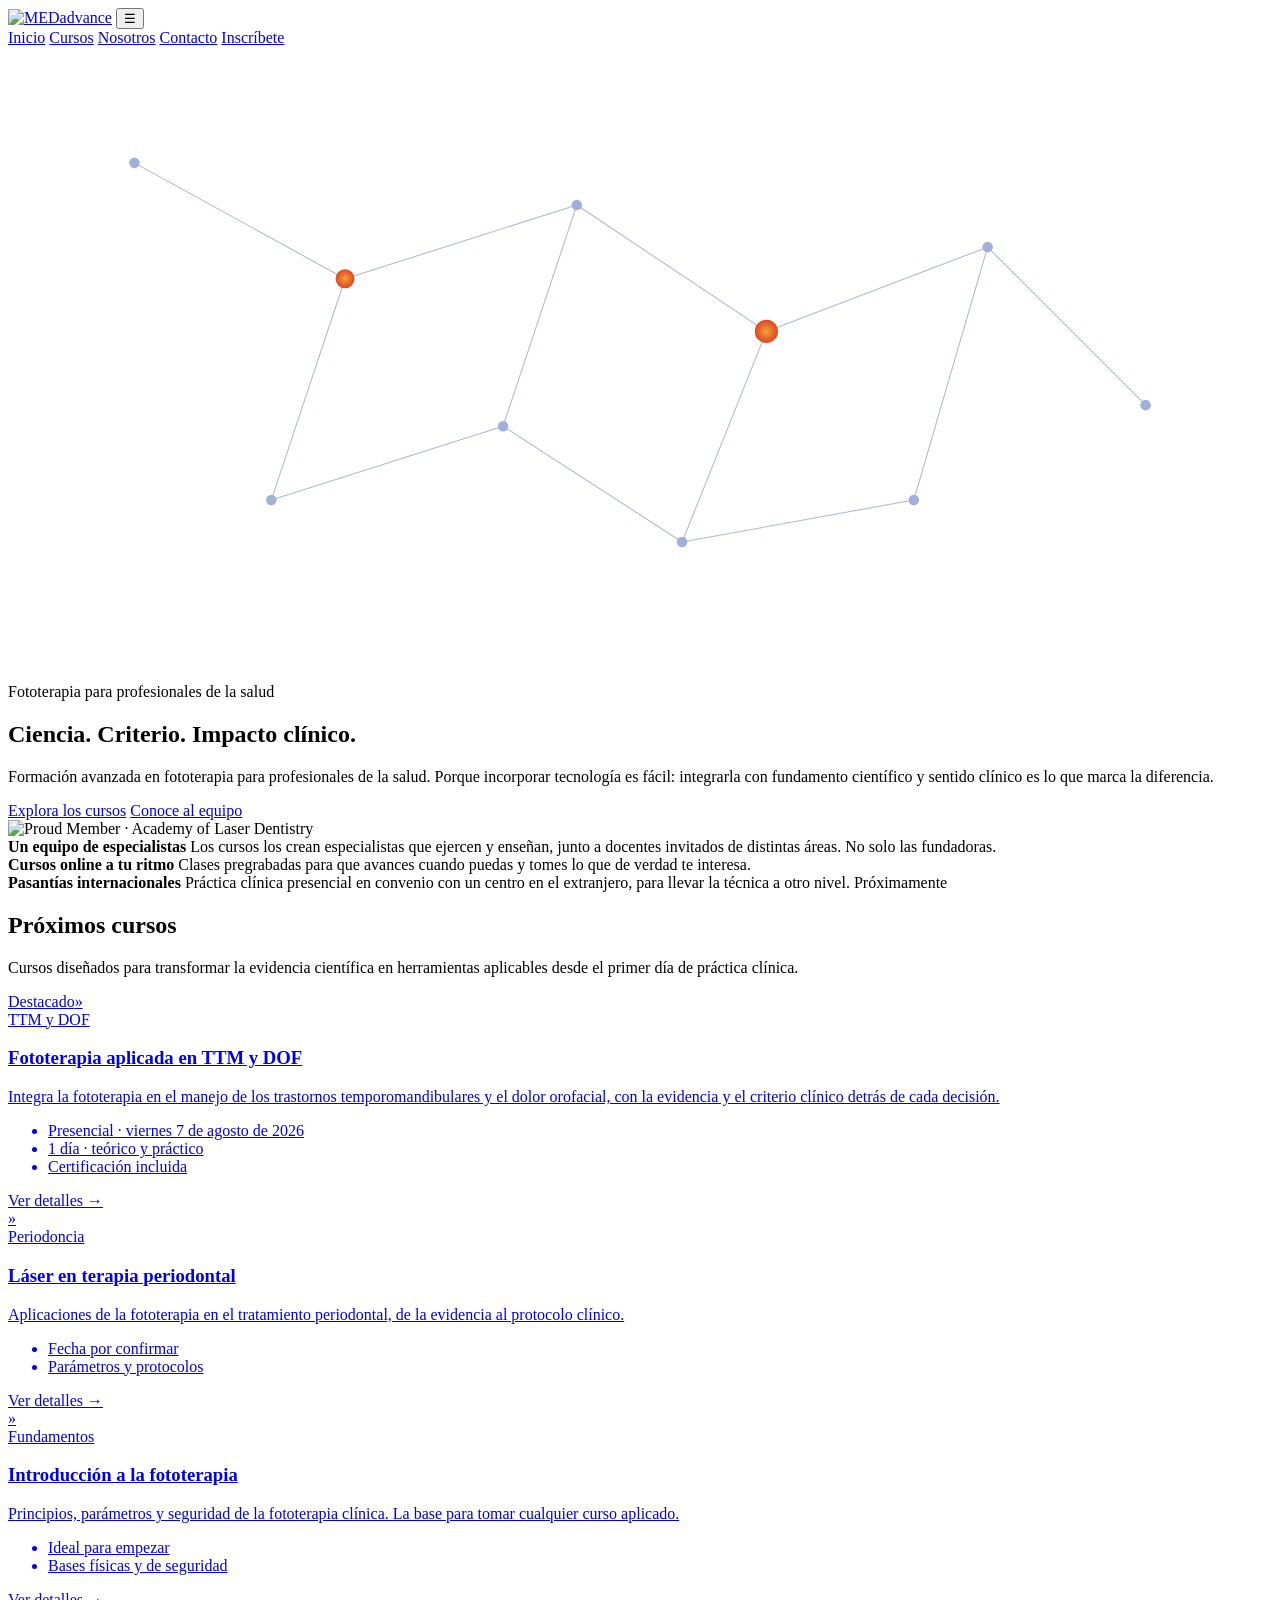
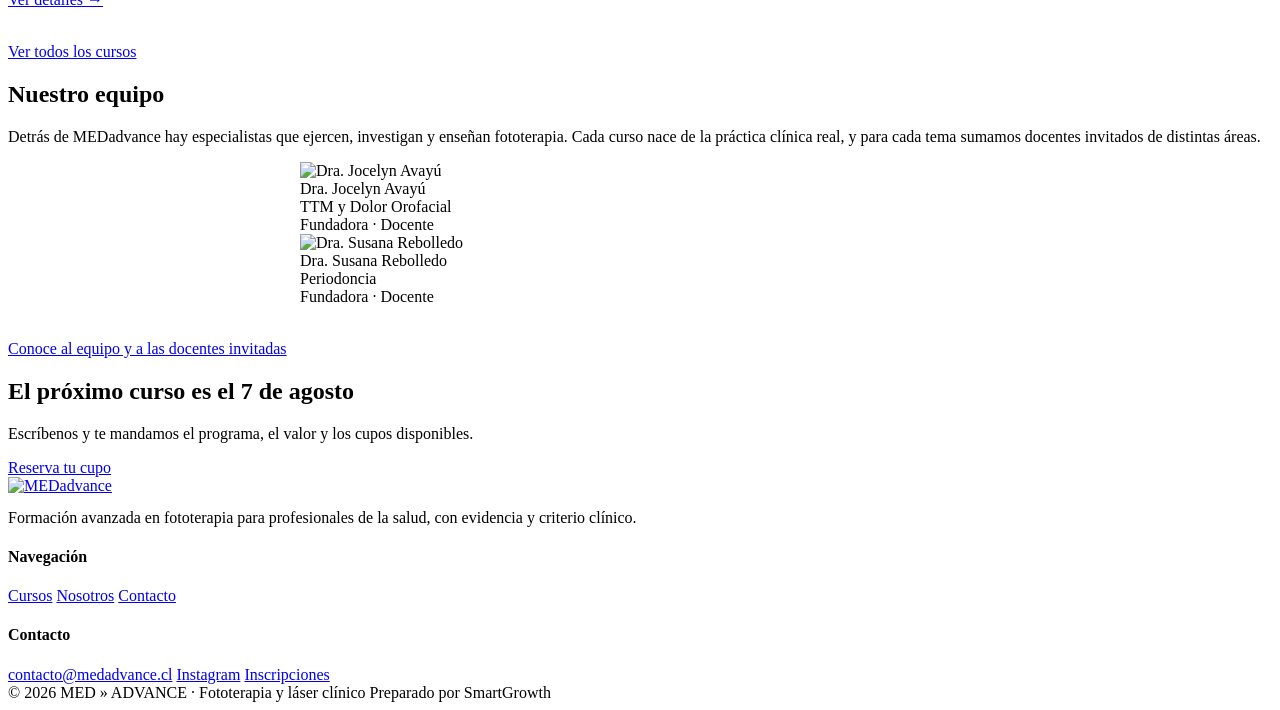
==== index.html @ 20c696f6 "Add files via upload" ====
<!doctype html>
<html lang="es">
<head>
<meta charset="utf-8">
<meta name="viewport" content="width=device-width, initial-scale=1">
<title>MEDadvance · Formación avanzada en fototerapia para profesionales de la salud</title>
<meta name="description" content="Formación avanzada en fototerapia para profesionales de la salud. Cursos clínicos basados en evidencia, con criterio clínico e impacto real en la consulta.">
<link rel="icon" type="image/png" href="assets/img/isotipo.png">
<link rel="stylesheet" href="assets/style.css">
</head>
<body>

<!-- NAV -->
<header class="nav">
  <div class="wrap row">
    <a class="logo" href="index.html"><img src="assets/img/logo-navy.png" alt="MEDadvance" class="logo-img"></a>
    <button class="nav-toggle" aria-label="Abrir menú">&#9776;</button>
    <nav class="menu">
      <a href="index.html" class="active">Inicio</a>
      <a href="cursos.html">Cursos</a>
      <a href="nosotros.html">Nosotros</a>
      <a href="contacto.html">Contacto</a>
      <a href="contacto.html" class="btn btn-grad">Inscríbete</a>
    </nav>
  </div>
</header>

<!-- HERO · único bloque azul noche de acento -->
<!-- PENDIENTE: imagen molecular es un placeholder (SVG). La foto definitiva del área salud se elige en conjunto con Coke (zoom pendiente). -->
<section class="hero-full on-dark">
  <svg class="molec" viewBox="0 0 1200 600" preserveAspectRatio="xMidYMid slice" xmlns="http://www.w3.org/2000/svg" aria-hidden="true">
    <defs>
      <radialGradient id="node" cx="50%" cy="50%" r="50%">
        <stop offset="0%" stop-color="#F2A23C"/><stop offset="100%" stop-color="#E0451F"/>
      </radialGradient>
    </defs>
    <g stroke="#6E7FB0" stroke-width="1" opacity=".55">
      <line x1="120" y1="110" x2="320" y2="220"/><line x1="320" y1="220" x2="250" y2="430"/>
      <line x1="320" y1="220" x2="540" y2="150"/><line x1="540" y1="150" x2="720" y2="270"/>
      <line x1="720" y1="270" x2="640" y2="470"/><line x1="720" y1="270" x2="930" y2="190"/>
      <line x1="930" y1="190" x2="1080" y2="340"/><line x1="540" y1="150" x2="470" y2="360"/>
      <line x1="470" y1="360" x2="640" y2="470"/><line x1="250" y1="430" x2="470" y2="360"/>
      <line x1="930" y1="190" x2="860" y2="430"/><line x1="640" y1="470" x2="860" y2="430"/>
    </g>
    <g fill="#9FB0DA">
      <circle cx="120" cy="110" r="5"/><circle cx="250" cy="430" r="5"/><circle cx="540" cy="150" r="5"/>
      <circle cx="470" cy="360" r="5"/><circle cx="640" cy="470" r="5"/><circle cx="930" cy="190" r="5"/>
      <circle cx="1080" cy="340" r="5"/><circle cx="860" cy="430" r="5"/>
    </g>
    <g fill="url(#node)">
      <circle cx="320" cy="220" r="9"/><circle cx="720" cy="270" r="11"/>
    </g>
  </svg>
  <span class="beam-lg"></span>
  <div class="wrap">
    <div class="inner">
      <div class="kick">Fototerapia para profesionales de la salud</div>
      <h1>Ciencia. Criterio. <span class="hot">Impacto clínico.</span></h1>
      <p class="lead">Formación avanzada en fototerapia para profesionales de la salud. Porque incorporar tecnología es fácil: integrarla con fundamento científico y sentido clínico es lo que marca la diferencia.</p>
      <div class="hero-actions">
        <a href="cursos.html" class="btn btn-grad">Explora los cursos</a>
        <a href="nosotros.html" class="btn btn-ghost">Conoce al equipo</a>
      </div>
    </div>
  </div>
  <div class="ald"><img src="assets/img/sello-ald.jpg" alt="Proud Member · Academy of Laser Dentistry"></div>
</section>

<!-- TRES PILARES -->
<section class="alt">
  <div class="wrap">
    <div class="strip">
      <div class="pill-card">
        <b>Un equipo de especialistas</b>
        Los cursos los crean especialistas que ejercen y enseñan, junto a docentes invitados de distintas áreas. No solo las fundadoras.
      </div>
      <div class="pill-card">
        <b>Cursos online a tu ritmo</b>
        Clases pregrabadas para que avances cuando puedas y tomes lo que de verdad te interesa.
      </div>
      <!-- PENDIENTE: Pilar 3 a confirmar con Coke. Pasantías en Colombia (CEIM) en convenio con doctora local. Si no se concreta, definir plan B. -->
      <div class="pill-card">
        <b>Pasantías internacionales</b>
        Práctica clínica presencial en convenio con un centro en el extranjero, para llevar la técnica a otro nivel.
        <span class="soon-tag">Próximamente</span>
      </div>
    </div>
  </div>
</section>

<!-- CURSOS DESTACADOS -->
<section>
  <div class="wrap">
    <div class="sec-head">
      <h2>Próximos <b>cursos</b></h2>
      <p>Cursos diseñados para transformar la evidencia científica en herramientas aplicables desde el primer día de práctica clínica.</p>
    </div>
    <div class="cursos">

      <a class="curso" href="curso-ttm-dof.html">
        <div class="media"><span class="badge">Destacado</span><span class="chev mc">&raquo;</span><div class="beam"></div></div>
        <div class="body">
          <div class="tag">TTM y DOF</div>
          <h3>Fototerapia aplicada en TTM y DOF</h3>
          <p>Integra la fototerapia en el manejo de los trastornos temporomandibulares y el dolor orofacial, con la evidencia y el criterio clínico detrás de cada decisión.</p>
          <ul class="meta">
            <li>Presencial · viernes 7 de agosto de 2026</li>
            <li>1 día · teórico y práctico</li>
            <li>Certificación incluida</li>
          </ul>
          <div class="foot"><span class="link">Ver detalles &rarr;</span></div>
        </div>
      </a>

      <a class="curso" href="cursos.html">
        <div class="media"><span class="chev mc">&raquo;</span><div class="beam"></div></div>
        <div class="body">
          <div class="tag">Periodoncia</div>
          <h3>Láser en terapia periodontal</h3>
          <p>Aplicaciones de la fototerapia en el tratamiento periodontal, de la evidencia al protocolo clínico.</p>
          <ul class="meta">
            <li>Fecha por confirmar</li>
            <li>Parámetros y protocolos</li>
          </ul>
          <div class="foot"><span class="link">Ver detalles &rarr;</span></div>
        </div>
      </a>

      <a class="curso" href="cursos.html">
        <div class="media"><span class="chev mc">&raquo;</span><div class="beam"></div></div>
        <div class="body">
          <div class="tag">Fundamentos</div>
          <h3>Introducción a la fototerapia</h3>
          <p>Principios, parámetros y seguridad de la fototerapia clínica. La base para tomar cualquier curso aplicado.</p>
          <ul class="meta">
            <li>Ideal para empezar</li>
            <li>Bases físicas y de seguridad</li>
          </ul>
          <div class="foot"><span class="link">Ver detalles &rarr;</span></div>
        </div>
      </a>

    </div>
    <div class="center" style="margin-top:34px"><a href="cursos.html" class="btn btn-ghost">Ver todos los cursos</a></div>
  </div>
</section>

<!-- EQUIPO -->
<section class="alt">
  <div class="wrap">
    <div class="sec-head center">
      <h2>Nuestro <b>equipo</b></h2>
      <p>Detrás de MEDadvance hay especialistas que ejercen, investigan y enseñan fototerapia. Cada curso nace de la práctica clínica real, y para cada tema sumamos docentes invitados de distintas áreas.</p>
    </div>
    <div class="people" style="max-width:680px;margin:0 auto">
      <div class="person">
        <div class="portrait"><img src="assets/img/jocelyn.jpg" alt="Dra. Jocelyn Avayú"></div>
        <div class="n">Dra. Jocelyn Avayú</div>
        <div class="r">TTM y Dolor Orofacial</div>
        <span class="role-pill">Fundadora · Docente</span>
      </div>
      <div class="person">
        <div class="portrait"><img src="assets/img/susana.jpg" alt="Dra. Susana Rebolledo"></div>
        <div class="n">Dra. Susana Rebolledo</div>
        <div class="r">Periodoncia</div>
        <span class="role-pill">Fundadora · Docente</span>
      </div>
    </div>
    <div class="center" style="margin-top:34px"><a href="nosotros.html" class="btn btn-ghost">Conoce al equipo y a las docentes invitadas</a></div>
  </div>
</section>

<!-- CTA -->
<section>
  <div class="wrap on-dark">
    <div class="cta">
      <h2>El próximo curso es el <b>7 de agosto</b></h2>
      <p>Escríbenos y te mandamos el programa, el valor y los cupos disponibles.</p>
      <a href="contacto.html" class="btn btn-grad">Reserva tu cupo</a>
    </div>
  </div>
</section>

<!-- FOOTER -->
<footer class="site">
  <div class="wrap">
    <div class="foot-grid">
      <div>
        <a href="index.html"><img src="assets/img/logo-light.png" alt="MEDadvance" class="foot-logo"></a>
        <p style="margin-top:14px">Formación avanzada en fototerapia para profesionales de la salud, con evidencia y criterio clínico.</p>
      </div>
      <div>
        <h4>Navegación</h4>
        <a href="cursos.html">Cursos</a>
        <a href="nosotros.html">Nosotros</a>
        <a href="contacto.html">Contacto</a>
      </div>
      <div>
        <h4>Contacto</h4>
        <a href="mailto:contacto@medadvance.cl">contacto@medadvance.cl</a>
        <a href="https://www.instagram.com/medadvance" target="_blank" rel="noopener">Instagram</a>
        <a href="contacto.html">Inscripciones</a>
      </div>
    </div>
    <div class="foot-bottom">
      <span>© <span data-year>2026</span> MED &raquo; ADVANCE · Fototerapia y láser clínico</span>
      <span>Preparado por SmartGrowth</span>
    </div>
  </div>
</footer>

<script src="assets/site.js"></script>
</body>
</html>
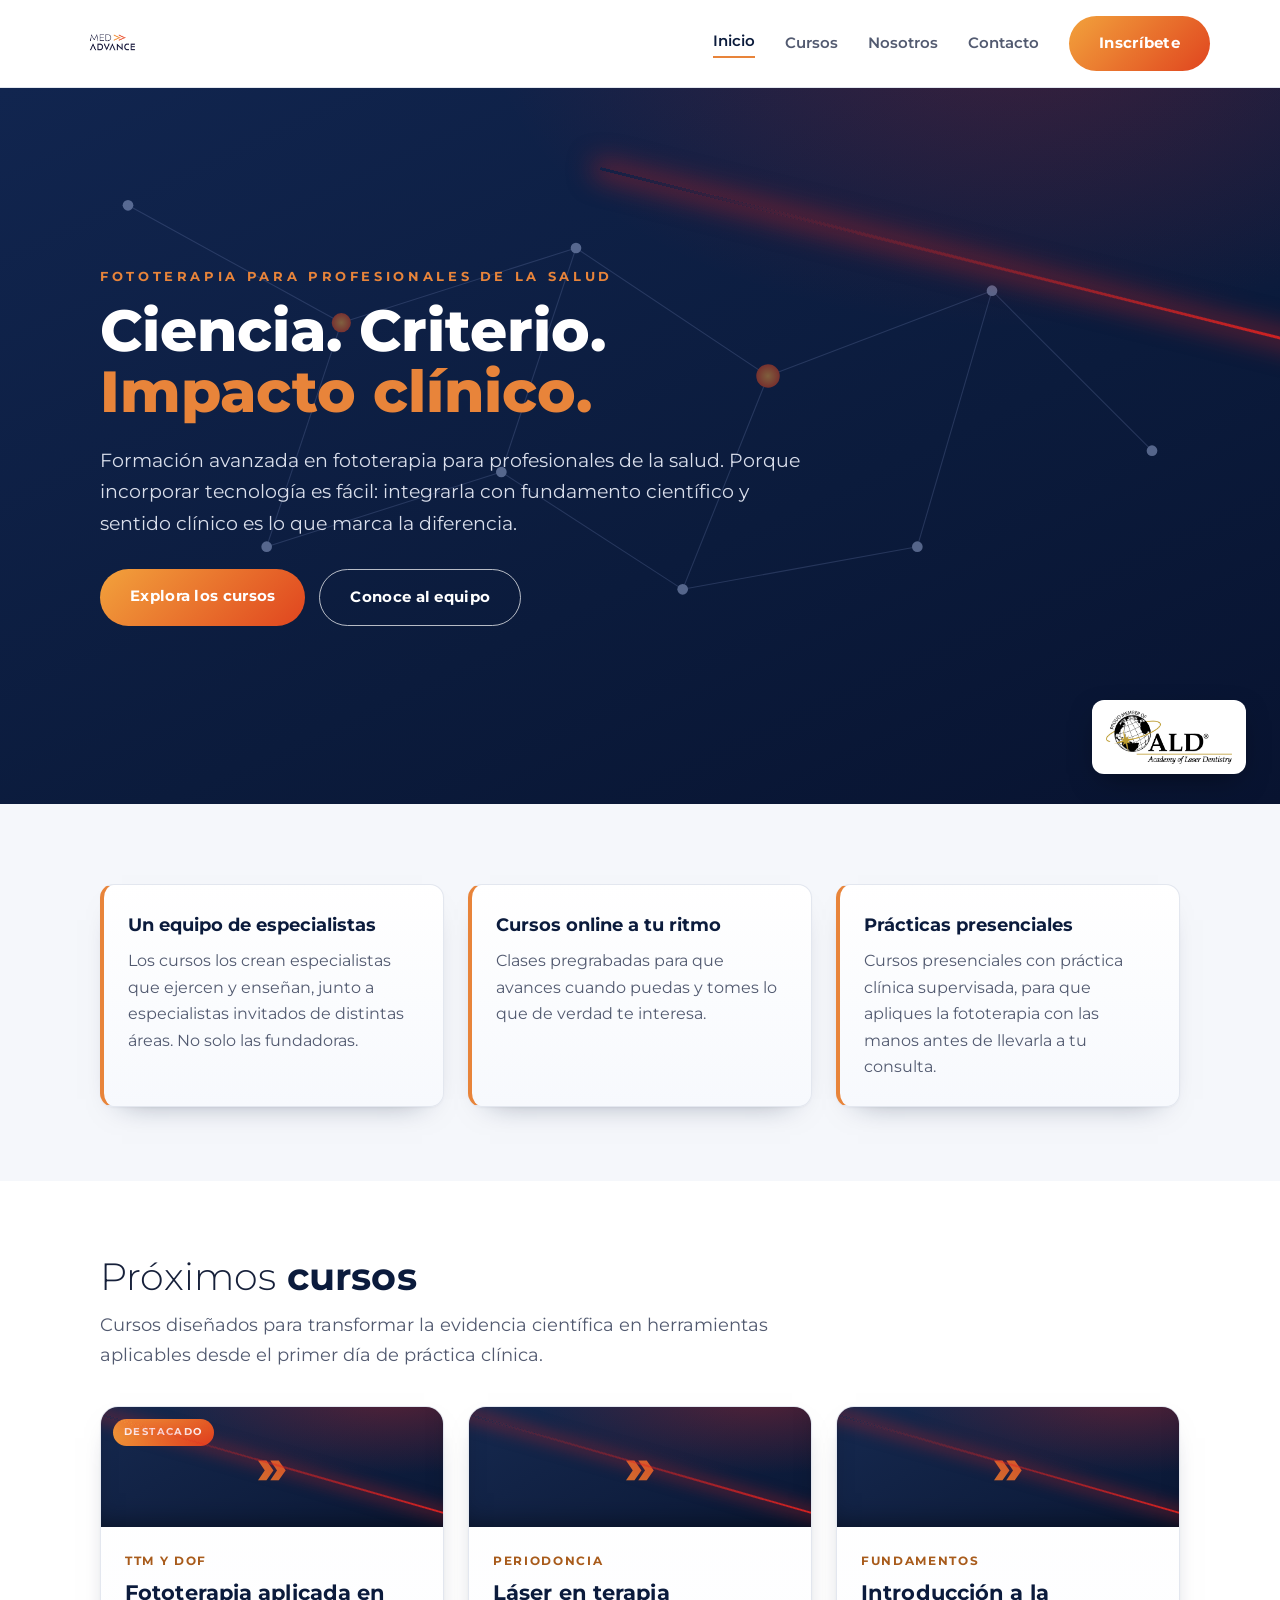
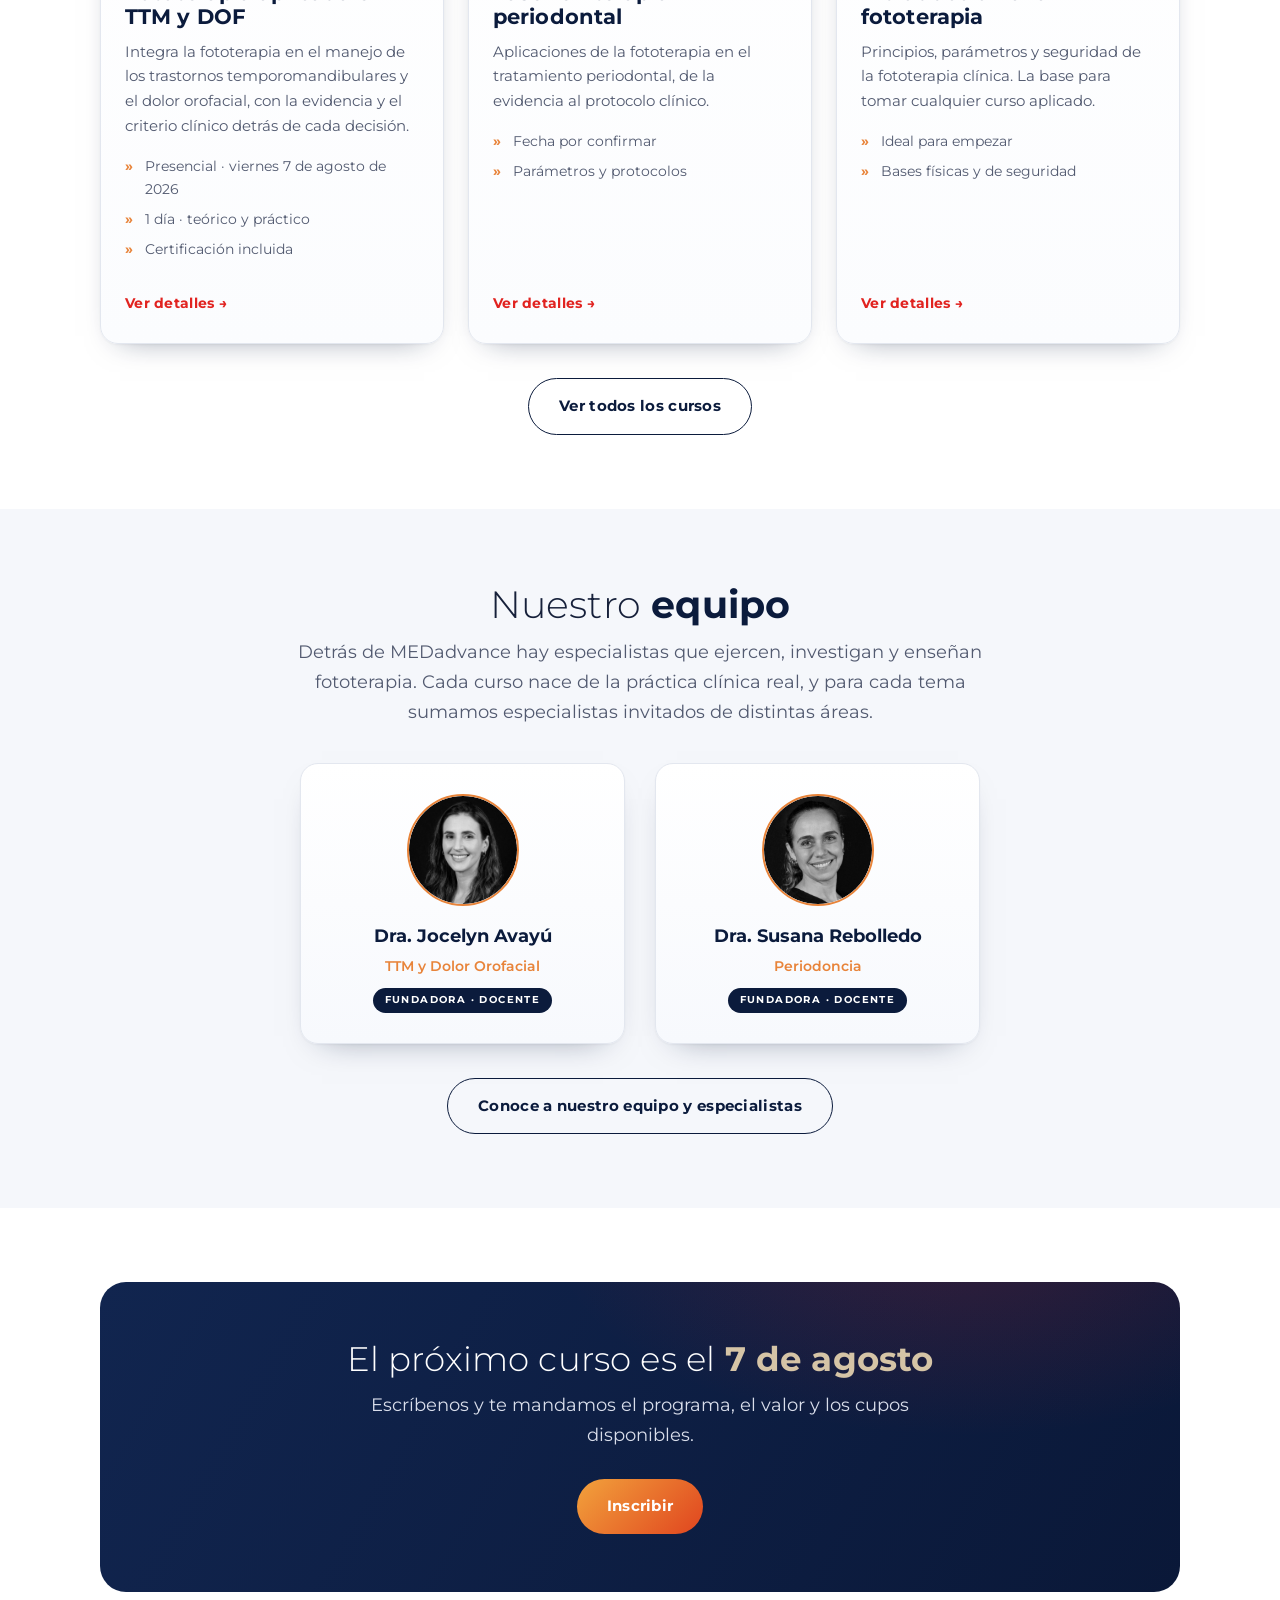
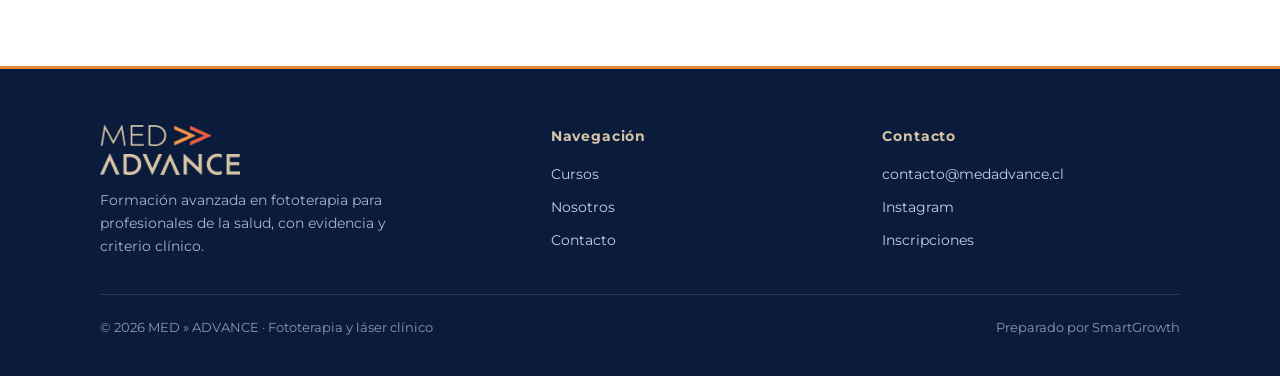
==== commit d560d7e3: "Mejoras de contenido, pilares y CTAs" ====
--- a/index.html
+++ b/index.html
@@ -72,17 +72,16 @@
     <div class="strip">
       <div class="pill-card">
         <b>Un equipo de especialistas</b>
-        Los cursos los crean especialistas que ejercen y enseñan, junto a docentes invitados de distintas áreas. No solo las fundadoras.
+        Los cursos los crean especialistas que ejercen y enseñan, junto a especialistas invitados de distintas áreas. No solo las fundadoras.
       </div>
       <div class="pill-card">
         <b>Cursos online a tu ritmo</b>
         Clases pregrabadas para que avances cuando puedas y tomes lo que de verdad te interesa.
       </div>
-      <!-- PENDIENTE: Pilar 3 a confirmar con Coke. Pasantías en Colombia (CEIM) en convenio con doctora local. Si no se concreta, definir plan B. -->
+      <!-- PENDIENTE: copy final de prácticas presenciales (Coke/Su lo envían). -->
       <div class="pill-card">
-        <b>Pasantías internacionales</b>
-        Práctica clínica presencial en convenio con un centro en el extranjero, para llevar la técnica a otro nivel.
-        <span class="soon-tag">Próximamente</span>
+        <b>Prácticas presenciales</b>
+        Cursos presenciales con práctica clínica supervisada, para que apliques la fototerapia con las manos antes de llevarla a tu consulta.
       </div>
     </div>
   </div>
@@ -150,7 +149,7 @@
   <div class="wrap">
     <div class="sec-head center">
       <h2>Nuestro <b>equipo</b></h2>
-      <p>Detrás de MEDadvance hay especialistas que ejercen, investigan y enseñan fototerapia. Cada curso nace de la práctica clínica real, y para cada tema sumamos docentes invitados de distintas áreas.</p>
+      <p>Detrás de MEDadvance hay especialistas que ejercen, investigan y enseñan fototerapia. Cada curso nace de la práctica clínica real, y para cada tema sumamos especialistas invitados de distintas áreas.</p>
     </div>
     <div class="people" style="max-width:680px;margin:0 auto">
       <div class="person">
@@ -166,7 +165,7 @@
         <span class="role-pill">Fundadora · Docente</span>
       </div>
     </div>
-    <div class="center" style="margin-top:34px"><a href="nosotros.html" class="btn btn-ghost">Conoce al equipo y a las docentes invitadas</a></div>
+    <div class="center" style="margin-top:34px"><a href="nosotros.html" class="btn btn-ghost">Conoce a nuestro equipo y especialistas</a></div>
   </div>
 </section>
 
@@ -176,7 +175,7 @@
     <div class="cta">
       <h2>El próximo curso es el <b>7 de agosto</b></h2>
       <p>Escríbenos y te mandamos el programa, el valor y los cupos disponibles.</p>
-      <a href="contacto.html" class="btn btn-grad">Reserva tu cupo</a>
+      <a href="contacto.html" class="btn btn-grad">Inscribir</a>
     </div>
   </div>
 </section>
--- a/assets/style.css
+++ b/assets/style.css
@@ -0,0 +1,283 @@
+/* ===========================================================
+   MEDadvance · Hoja de estilos del sitio
+   Identidad: Manual de Marca v1.0 (junio 2026)
+   v2 · Tema claro: blanco y aire, azul noche solo como acento.
+   Salud y cosmética · Montserrat · chevron y láser.
+   =========================================================== */
+@import url('https://fonts.googleapis.com/css2?family=Montserrat:wght@300;400;500;600;700;800&display=swap');
+
+:root{
+  --noche:#0B1B3C;       /* azul noche · acento (hero, footer, CTA) */
+  --profundo:#0F2249;    /* superficies oscuras de acento */
+  --champagne:#D5C4A6;   /* SOLO logotipo / palabra MEDadvance, nunca fondo */
+  --naranja:#E8843A;
+  --rojo:#E12320;
+  --blanco:#FFFFFF;
+  --nieve:#F5F7FB;       /* fondo claro alterno, bloques con aire */
+  --nieve-2:#EEF1F7;
+  --tinta:#16203A;       /* texto principal sobre claro */
+  --tinta-soft:#525A70;  /* texto secundario sobre claro */
+  --gris:#7A849C;
+  --linea:#E3E7EF;       /* bordes sobre claro */
+  --linea-d:rgba(213,196,166,.18); /* bordes sobre oscuro */
+  --grad:linear-gradient(135deg,#F2A23C 0%,#E0451F 100%);
+}
+
+*{box-sizing:border-box;margin:0;padding:0}
+html{scroll-behavior:smooth}
+body{
+  font-family:'Montserrat',sans-serif;
+  color:var(--tinta);
+  background:var(--blanco);
+  line-height:1.65;
+  font-size:17.5px;
+  -webkit-font-smoothing:antialiased;
+}
+img{max-width:100%;display:block}
+a{color:inherit;text-decoration:none}
+.wrap{max-width:1140px;margin:0 auto;padding:0 30px}
+
+/* ---------- tipografía base ---------- */
+h1,h2,h3{font-weight:300;letter-spacing:.005em;line-height:1.15;color:var(--tinta)}
+.kick{font-size:13px;letter-spacing:.28em;text-transform:uppercase;color:var(--naranja);font-weight:700}
+.chev{font-weight:700;background:var(--grad);-webkit-background-clip:text;background-clip:text;color:transparent}
+
+/* ---------- botones ---------- */
+.btn{display:inline-block;padding:15px 30px;border-radius:999px;font-weight:700;font-size:15px;letter-spacing:.02em;transition:.18s;cursor:pointer}
+.btn-grad{background:var(--grad);color:#fff}
+.btn-grad:hover{filter:brightness(1.06);transform:translateY(-1px)}
+.btn-ghost{border:1.5px solid var(--noche);color:var(--noche)}
+.btn-ghost:hover{background:var(--noche);color:#fff}
+.btn-dark{background:var(--noche);color:#fff}
+.btn-dark:hover{background:var(--profundo)}
+/* botón fantasma sobre fondo oscuro (hero/CTA) */
+.on-dark .btn-ghost{border-color:rgba(255,255,255,.7);color:#fff}
+.on-dark .btn-ghost:hover{background:#fff;color:var(--noche)}
+
+/* ---------- nav (claro) ---------- */
+.nav{position:sticky;top:0;z-index:50;
+  background:rgba(255,255,255,.9);backdrop-filter:blur(10px);
+  border-bottom:1px solid var(--linea)}
+.nav .row{display:flex;justify-content:space-between;align-items:center;padding:16px 0}
+.menu{display:flex;gap:30px;font-size:15px;color:var(--tinta-soft);font-weight:600;align-items:center}
+.menu a:hover,.menu a.active{color:var(--noche)}
+.menu a.active{border-bottom:2px solid var(--naranja);padding-bottom:2px}
+.menu .btn:hover{color:#fff}
+.nav-toggle{display:none;background:none;border:0;color:var(--noche);font-size:26px;cursor:pointer}
+
+/* ---------- hero claro ---------- */
+.hero{padding:84px 0 56px;background:var(--nieve)}
+.hero h1{font-size:52px;line-height:1.1}
+.hero h1 b{font-weight:700;color:var(--noche)}
+.hero h1.impact{font-weight:800;font-size:58px;line-height:1.04;letter-spacing:0;color:var(--noche)}
+.hero h1.impact .hot{color:var(--naranja)}
+.hero p.lead{color:var(--tinta-soft);margin:20px 0 30px;max-width:54ch;font-size:19px}
+.hero-actions{display:flex;gap:14px;flex-wrap:wrap}
+
+/* hero principal a todo el ancho · ÚNICO bloque azul noche de acento */
+.hero-full{position:relative;overflow:hidden;color:#fff;
+  background:
+    radial-gradient(900px 520px at 80% -10%,rgba(225,35,32,.22),transparent 60%),
+    linear-gradient(155deg,#11254f 0%,#0B1B3C 60%,#081330 100%)}
+.hero-full .wrap{padding:104px 30px;position:relative;z-index:3}
+.hero-full .inner{max-width:700px}
+.hero-full .kick{color:var(--naranja)}
+.hero-full h1{font-weight:800;font-size:58px;line-height:1.05;letter-spacing:0;color:#fff;margin-top:14px}
+.hero-full h1 .hot{color:var(--naranja)}
+.hero-full p.lead{color:#D9DEEB;max-width:58ch;margin:22px 0 30px;font-size:19px}
+/* malla molecular (placeholder visual del área salud · pendiente foto definitiva) */
+.hero-full .molec{position:absolute;inset:0;z-index:1;opacity:.5}
+.hero-full .beam-lg{position:absolute;top:24%;right:-6%;width:60%;height:3px;z-index:2;
+  background:linear-gradient(90deg,transparent,var(--rojo));box-shadow:0 0 26px 6px rgba(225,35,32,.5);transform:rotate(14deg)}
+.hero-full .ald{position:absolute;right:34px;bottom:30px;z-index:3;background:#fff;border-radius:12px;
+  padding:10px 14px;box-shadow:0 10px 30px -10px rgba(0,0,0,.5)}
+.hero-full .ald img{height:54px;width:auto}
+
+/* ---------- franja de pilares (claro) ---------- */
+.strip{display:grid;grid-template-columns:repeat(3,1fr);gap:24px;margin-top:6px}
+.strip .pill-card{background:linear-gradient(180deg,#fff 0%,#f7f9fd 100%);border:1px solid var(--linea);border-left:4px solid var(--naranja);
+  border-radius:14px;padding:26px 24px;font-size:16px;color:var(--tinta-soft);transition:transform .2s,box-shadow .2s;
+  box-shadow:0 1px 2px rgba(11,27,60,.04),0 14px 30px -22px rgba(11,27,60,.5)}
+.strip .pill-card:hover{transform:translateY(-4px);box-shadow:0 4px 10px -4px rgba(11,27,60,.14),0 26px 46px -26px rgba(11,27,60,.5)}
+.strip .pill-card b{display:block;color:var(--noche);font-weight:700;font-size:18px;margin-bottom:8px}
+.strip .pill-card .soon-tag{display:inline-block;font-size:10px;letter-spacing:.16em;text-transform:uppercase;
+  font-weight:700;color:var(--naranja);border:1px solid var(--naranja);border-radius:999px;padding:2px 9px;margin-top:12px}
+
+/* ---------- secciones ---------- */
+section{padding:74px 0}
+section.alt{background:var(--nieve)}
+.sec-head{margin-bottom:36px}
+.sec-head h2{font-size:38px}
+.sec-head h2 b{font-weight:700;color:var(--noche)}
+.sec-head p{color:var(--tinta-soft);margin-top:12px;max-width:62ch;font-size:18px}
+.center{text-align:center}
+.center p{margin-left:auto;margin-right:auto}
+.cat-label{font-size:14px;letter-spacing:.16em;text-transform:uppercase;color:var(--noche);
+  font-weight:700;margin:44px 0 18px;padding-bottom:12px;border-bottom:2px solid var(--linea)}
+
+/* ---------- pestañas presencial / online ---------- */
+.tabs-wrap{text-align:center}
+.tabs{display:inline-flex;gap:6px;background:var(--nieve);border:1px solid var(--linea);
+  border-radius:999px;padding:6px;margin:0 auto 36px}
+.tab{border:0;background:transparent;font-family:inherit;font-weight:700;font-size:14px;
+  letter-spacing:.04em;color:var(--tinta-soft);padding:11px 30px;border-radius:999px;cursor:pointer;transition:.18s}
+.tab:hover{color:var(--noche)}
+.tab.active{background:var(--grad);color:#fff}
+.tab-panel.hidden{display:none}
+
+/* ---------- CARDS DE CURSO (blancas) ---------- */
+.cursos{display:grid;grid-template-columns:repeat(3,1fr);gap:24px}
+.curso{background:linear-gradient(180deg,#fff 0%,#fbfcfe 100%);color:var(--tinta);border-radius:18px;overflow:hidden;
+  display:flex;flex-direction:column;transition:transform .2s,box-shadow .2s,border-color .2s;border:1px solid var(--linea);position:relative;
+  box-shadow:0 1px 2px rgba(11,27,60,.04),0 12px 30px -20px rgba(11,27,60,.55)}
+.curso::after{content:"";position:absolute;top:0;left:0;right:0;height:3px;background:var(--grad);
+  transform:scaleX(0);transform-origin:left;transition:transform .22s;z-index:4}
+.curso:hover{transform:translateY(-6px);border-color:#cfd6e6;
+  box-shadow:0 4px 10px -4px rgba(11,27,60,.16),0 30px 54px -24px rgba(11,27,60,.55)}
+.curso:hover::after{transform:scaleX(1)}
+.curso .media{height:120px;position:relative;overflow:hidden;
+  background:radial-gradient(120% 120% at 85% -10%,rgba(225,35,32,.32),transparent 55%),linear-gradient(150deg,#16294f 0%,#0a1734 100%);
+  box-shadow:inset 0 -16px 30px -18px rgba(0,0,0,.6)}
+.curso .media .beam{position:absolute;top:42%;right:-10%;width:130%;height:2px;
+  background:linear-gradient(90deg,transparent,var(--rojo));box-shadow:0 0 16px 3px rgba(225,35,32,.5);transform:rotate(16deg)}
+.curso .media .mc{position:absolute;inset:0;display:flex;align-items:center;justify-content:center;
+  font-size:50px;font-weight:800;opacity:.9}
+.curso .body{padding:24px 24px 26px;display:flex;flex-direction:column;flex:1}
+.curso .tag{font-size:12px;letter-spacing:.14em;text-transform:uppercase;color:#A85B1B;font-weight:700}
+.curso h3{font-weight:700;font-size:21px;margin:10px 0;color:var(--noche)}
+.curso p{font-size:15px;color:var(--tinta-soft);margin-bottom:16px}
+.curso .meta{list-style:none;margin:0 0 20px;font-size:14px;color:var(--tinta-soft)}
+.curso .meta li{padding-left:20px;position:relative;margin-bottom:7px}
+.curso .meta li::before{content:"»";position:absolute;left:0;color:var(--naranja);font-weight:700}
+.curso .foot{margin-top:auto}
+.curso .link{font-weight:700;font-size:14px;color:var(--rojo);letter-spacing:.02em}
+.curso .link:hover{color:#A8120F}
+.badge{position:absolute;top:12px;left:12px;background:var(--grad);color:#fff;
+  font-size:10px;font-weight:700;letter-spacing:.14em;text-transform:uppercase;padding:5px 11px;border-radius:999px}
+.curso.soon{opacity:1;border:1px dashed #c7cee0;background:var(--nieve)}
+.curso.soon .media{background:linear-gradient(150deg,#1a2b52,#101f42);opacity:.85}
+.curso.soon h3{color:var(--noche)}
+.curso.soon p{color:var(--tinta-soft)}
+.curso.soon .tag{color:var(--naranja)}
+
+/* ---------- docentes / fundadoras ---------- */
+.portrait{width:112px;height:112px;border-radius:50%;border:2px solid var(--naranja);overflow:hidden;
+  display:flex;align-items:center;justify-content:center;font-weight:700;font-size:28px;
+  color:var(--noche);background:var(--nieve-2)}
+.portrait img{width:100%;height:100%;object-fit:cover;border-radius:50%;filter:grayscale(1)}
+.people{display:grid;grid-template-columns:repeat(auto-fit,minmax(230px,1fr));gap:30px}
+.person{text-align:center;background:linear-gradient(180deg,#fff 0%,#f7f9fd 100%);border:1px solid var(--linea);
+  border-radius:18px;padding:30px 24px;transition:transform .2s,box-shadow .2s,border-color .2s;
+  box-shadow:0 1px 2px rgba(11,27,60,.04),0 14px 32px -22px rgba(11,27,60,.5)}
+.person:hover{transform:translateY(-5px);border-color:#cfd6e6;box-shadow:0 4px 10px -4px rgba(11,27,60,.14),0 28px 50px -26px rgba(11,27,60,.55)}
+.person .portrait{margin:0 auto 16px}
+.person.invited{background:linear-gradient(180deg,#fff 0%,#f5f7fb 100%);border-style:dashed}
+.person .n{font-weight:700;font-size:18px;color:var(--noche)}
+.person .r{font-size:14px;color:var(--naranja);margin-top:3px;font-weight:600}
+.person .bio{font-size:14.5px;color:var(--tinta-soft);margin-top:10px}
+.person .role-pill{display:inline-block;font-size:10px;letter-spacing:.14em;text-transform:uppercase;
+  font-weight:700;color:#fff;background:var(--noche);padding:4px 12px;border-radius:999px;margin-top:10px}
+.person.invited .portrait{background:#fff;border-style:dashed;border-color:#c7cee0;color:var(--gris);font-size:32px}
+
+/* ---------- CTA (acento azul noche) ---------- */
+.cta{background:radial-gradient(700px 360px at 80% -20%,rgba(225,35,32,.2),transparent 60%),linear-gradient(120deg,#11254f,#0a1838);
+  border-radius:26px;padding:58px;text-align:center;color:#fff}
+.cta h2{font-size:34px;margin-bottom:12px;color:#fff}
+.cta h2 b{font-weight:700;color:var(--champagne)}
+.cta p{color:#D9DEEB;max-width:54ch;margin:0 auto 28px;font-size:18px}
+
+/* ---------- stats ---------- */
+.stats{display:grid;grid-template-columns:repeat(3,1fr);gap:22px;text-align:center}
+.stat{background:linear-gradient(180deg,#fff 0%,#f7f9fd 100%);border:1px solid var(--linea);border-top:3px solid var(--naranja);
+  border-radius:16px;padding:30px 20px;transition:transform .2s,box-shadow .2s;
+  box-shadow:0 1px 2px rgba(11,27,60,.04),0 14px 30px -22px rgba(11,27,60,.5)}
+.stat:hover{transform:translateY(-4px);box-shadow:0 4px 10px -4px rgba(11,27,60,.14),0 26px 46px -26px rgba(11,27,60,.5)}
+.stat .big{font-weight:800;font-size:30px;color:var(--noche);line-height:1.15}
+.stat .lbl{font-size:13px;letter-spacing:.08em;color:var(--tinta-soft);margin-top:8px}
+
+/* ---------- ficha de curso ---------- */
+.detail-grid{display:grid;grid-template-columns:1.5fr .85fr;gap:38px;align-items:start}
+.panel{background:#fff;border:1px solid var(--linea);border-radius:18px;padding:30px;box-shadow:0 6px 22px -18px rgba(11,27,60,.4)}
+.panel.light{background:var(--nieve)}
+.panel.light h3{color:var(--noche)}
+.panel h3{font-weight:700;font-size:20px;color:var(--noche);margin-bottom:16px}
+.panel p{color:var(--tinta-soft)}
+.temario{list-style:none}
+.temario li{padding:13px 0 13px 26px;position:relative;border-bottom:1px solid var(--linea);color:var(--tinta-soft);font-size:15.5px}
+.temario li:last-child{border-bottom:0}
+.temario li::before{content:"»";position:absolute;left:0;color:var(--naranja);font-weight:700}
+.price-card{position:sticky;top:96px}
+.price-card .fact{display:flex;justify-content:space-between;gap:14px;padding:13px 0;border-bottom:1px solid var(--linea);font-size:15px}
+.price-card .fact:last-of-type{border-bottom:0}
+.price-card .fact span{color:var(--tinta-soft)}
+.price-card .fact b{font-weight:700;color:var(--noche);text-align:right}
+.price-card .btn{width:100%;text-align:center;margin-top:16px}
+.breadcrumb{font-size:13px;color:var(--tinta-soft);margin-bottom:14px}
+.breadcrumb a:hover{color:var(--naranja)}
+
+/* ---------- formulario contacto ---------- */
+.form-grid{display:grid;grid-template-columns:1fr 1fr;gap:38px;align-items:start}
+.field{margin-bottom:18px}
+.field label{display:block;font-size:14px;color:var(--tinta);margin-bottom:7px;font-weight:600}
+.field input,.field select,.field textarea{width:100%;font-family:inherit;font-size:15px;
+  background:#fff;border:1.5px solid var(--linea);border-radius:11px;padding:13px 15px;color:var(--tinta)}
+.field input:focus,.field select:focus,.field textarea:focus{outline:none;border-color:var(--naranja)}
+.field textarea{min-height:120px;resize:vertical}
+.contact-info li{list-style:none;display:flex;gap:13px;align-items:flex-start;margin-bottom:18px;color:var(--tinta-soft);font-size:15px}
+.contact-info .ic{color:var(--naranja);font-weight:700;font-size:16px;min-width:18px}
+.contact-info b{display:block;color:var(--noche);font-weight:700;font-size:14px;letter-spacing:.02em;margin-bottom:2px}
+
+/* ---------- doble acción inscríbete / pide info ---------- */
+.action-grid{display:grid;grid-template-columns:1fr 1fr;gap:26px;align-items:stretch}
+.action-card{background:#fff;border:1px solid var(--linea);border-radius:20px;padding:34px;display:flex;flex-direction:column;
+  box-shadow:0 8px 26px -20px rgba(11,27,60,.5)}
+.action-card.primary{border:2px solid var(--naranja)}
+.action-card .ac-kick{font-size:12px;letter-spacing:.18em;text-transform:uppercase;font-weight:700;color:var(--naranja);margin-bottom:8px}
+.action-card h3{font-size:24px;color:var(--noche);font-weight:700;margin-bottom:12px}
+.action-card p{color:var(--tinta-soft);font-size:15.5px;margin-bottom:22px}
+.action-card .btn{margin-top:auto;text-align:center}
+
+/* ---------- membresía / sello ALD ---------- */
+.sello{background:#fff;border:1px solid var(--linea);border-radius:14px;padding:14px 20px;display:inline-flex;align-items:center;box-shadow:0 8px 24px -18px rgba(11,27,60,.5)}
+.sello img{height:74px;width:auto;display:block}
+
+/* ---------- footer (acento azul noche) ---------- */
+footer.site{background:var(--noche);border-top:3px solid var(--naranja);padding:56px 0 38px;color:#A9B3CC;font-size:14px}
+.foot-grid{display:grid;grid-template-columns:1.4fr 1fr 1fr;gap:34px;margin-bottom:32px}
+.foot-grid h4{font-weight:700;color:var(--champagne);font-size:14px;letter-spacing:.06em;margin-bottom:15px}
+.foot-grid a{display:block;color:#C7D0E4;margin-bottom:10px}
+.foot-grid a:hover{color:#fff}
+.foot-grid p{color:#A9B3CC;font-size:14px;max-width:36ch}
+.foot-bottom{border-top:1px solid var(--linea-d);padding-top:22px;display:flex;justify-content:space-between;flex-wrap:wrap;gap:10px;color:#8C97B4;font-size:13px}
+
+/* ---------- logos ---------- */
+.logo-img{height:46px;width:auto;display:block}
+.foot-logo{height:50px;width:auto;display:block;margin-bottom:14px}
+
+/* ---------- responsive ---------- */
+@media(max-width:880px){
+  body{font-size:16.5px}
+  .hero h1,.hero h1.impact{font-size:36px}
+  .hero-full h1{font-size:36px}
+  .hero-full .wrap{padding:70px 30px}
+  .hero-full .ald{position:static;display:inline-flex;margin-top:26px}
+  .cursos{grid-template-columns:1fr 1fr}
+  .strip{grid-template-columns:1fr}
+  .detail-grid,.form-grid,.action-grid{grid-template-columns:1fr}
+  .price-card{position:static}
+  .foot-grid{grid-template-columns:1fr 1fr}
+  .sec-head h2{font-size:30px}
+  .menu{display:none;position:absolute;top:100%;left:0;right:0;background:#fff;
+    flex-direction:column;gap:0;padding:8px 30px 18px;border-bottom:1px solid var(--linea);box-shadow:0 16px 30px -18px rgba(11,27,60,.3)}
+  .menu.open{display:flex}
+  .menu a{padding:13px 0;border-bottom:1px solid var(--linea)}
+  .menu a.active{border-bottom:1px solid var(--linea)}
+  .nav-toggle{display:block}
+  .nav .row{position:relative}
+}
+@media(max-width:560px){
+  .cursos,.stats{grid-template-columns:1fr}
+  .foot-grid{grid-template-columns:1fr}
+  .hero h1{font-size:30px}
+  .cta{padding:38px 24px}
+}
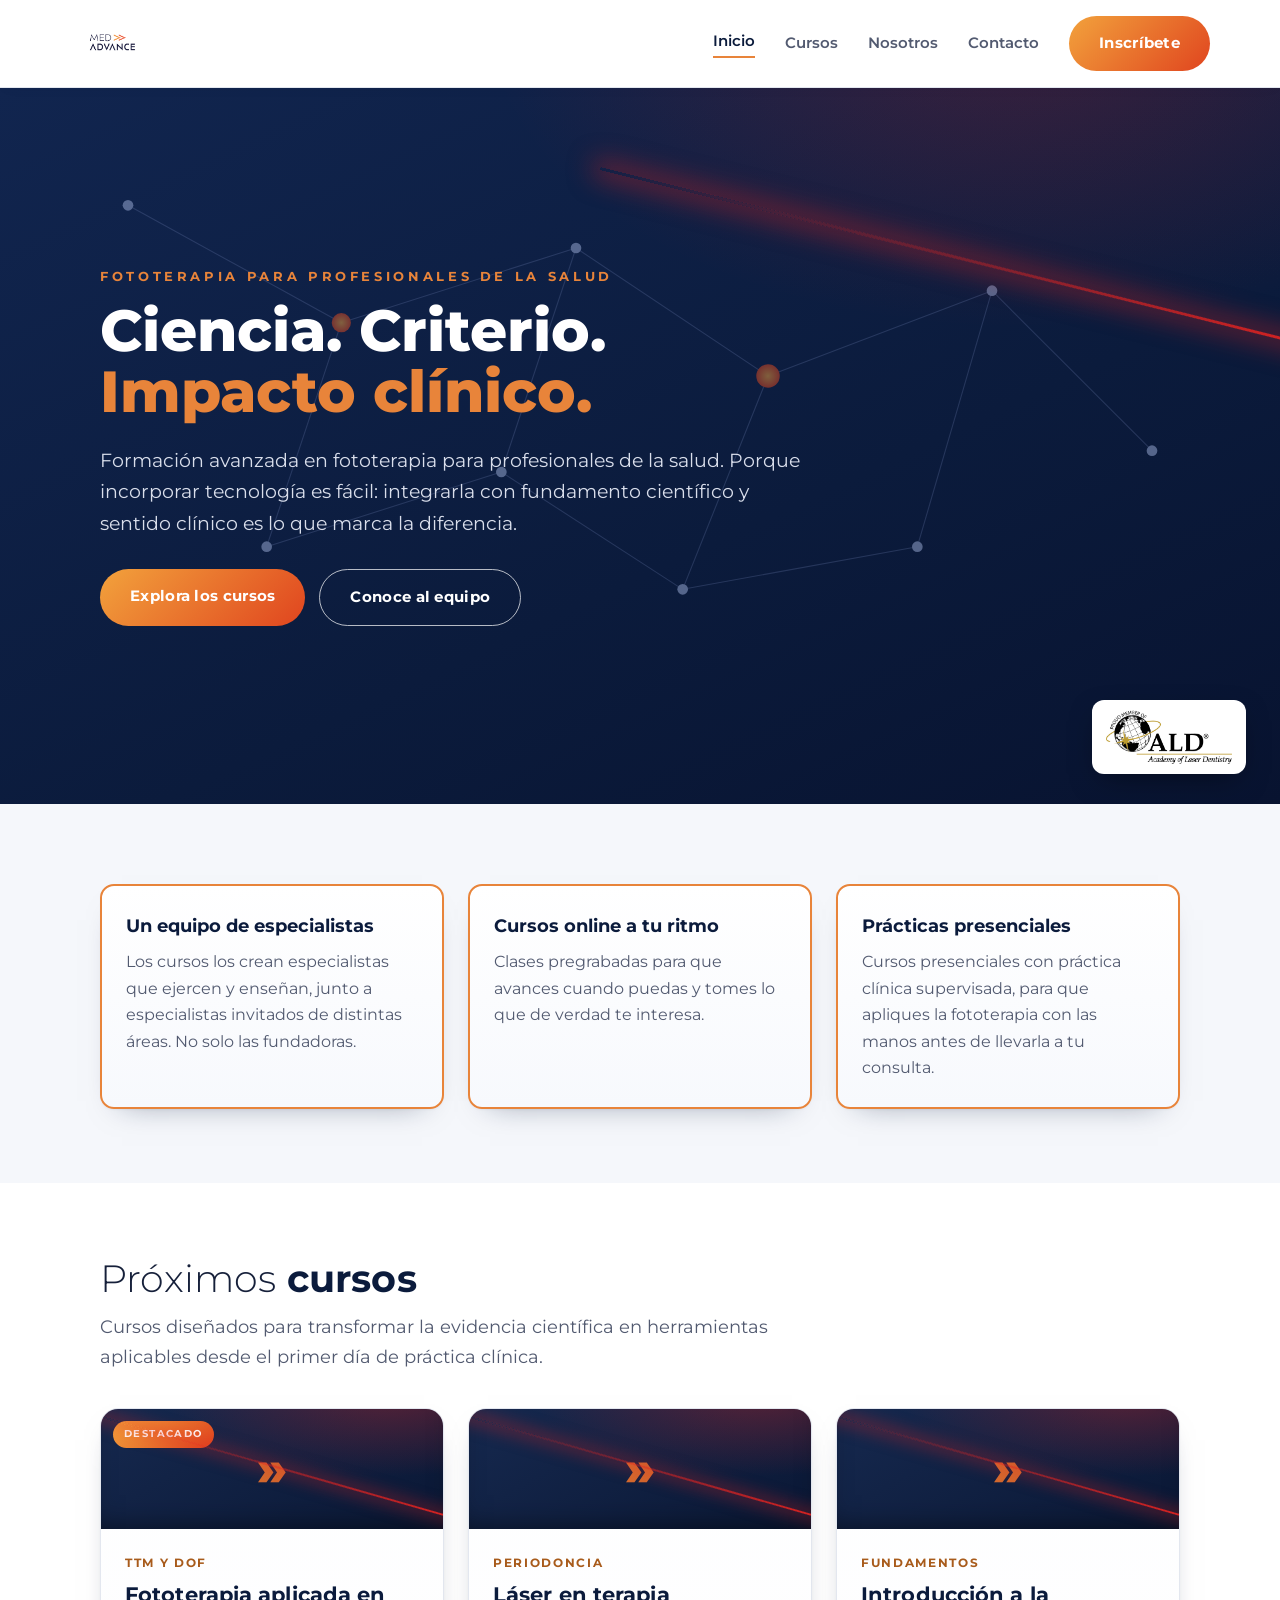
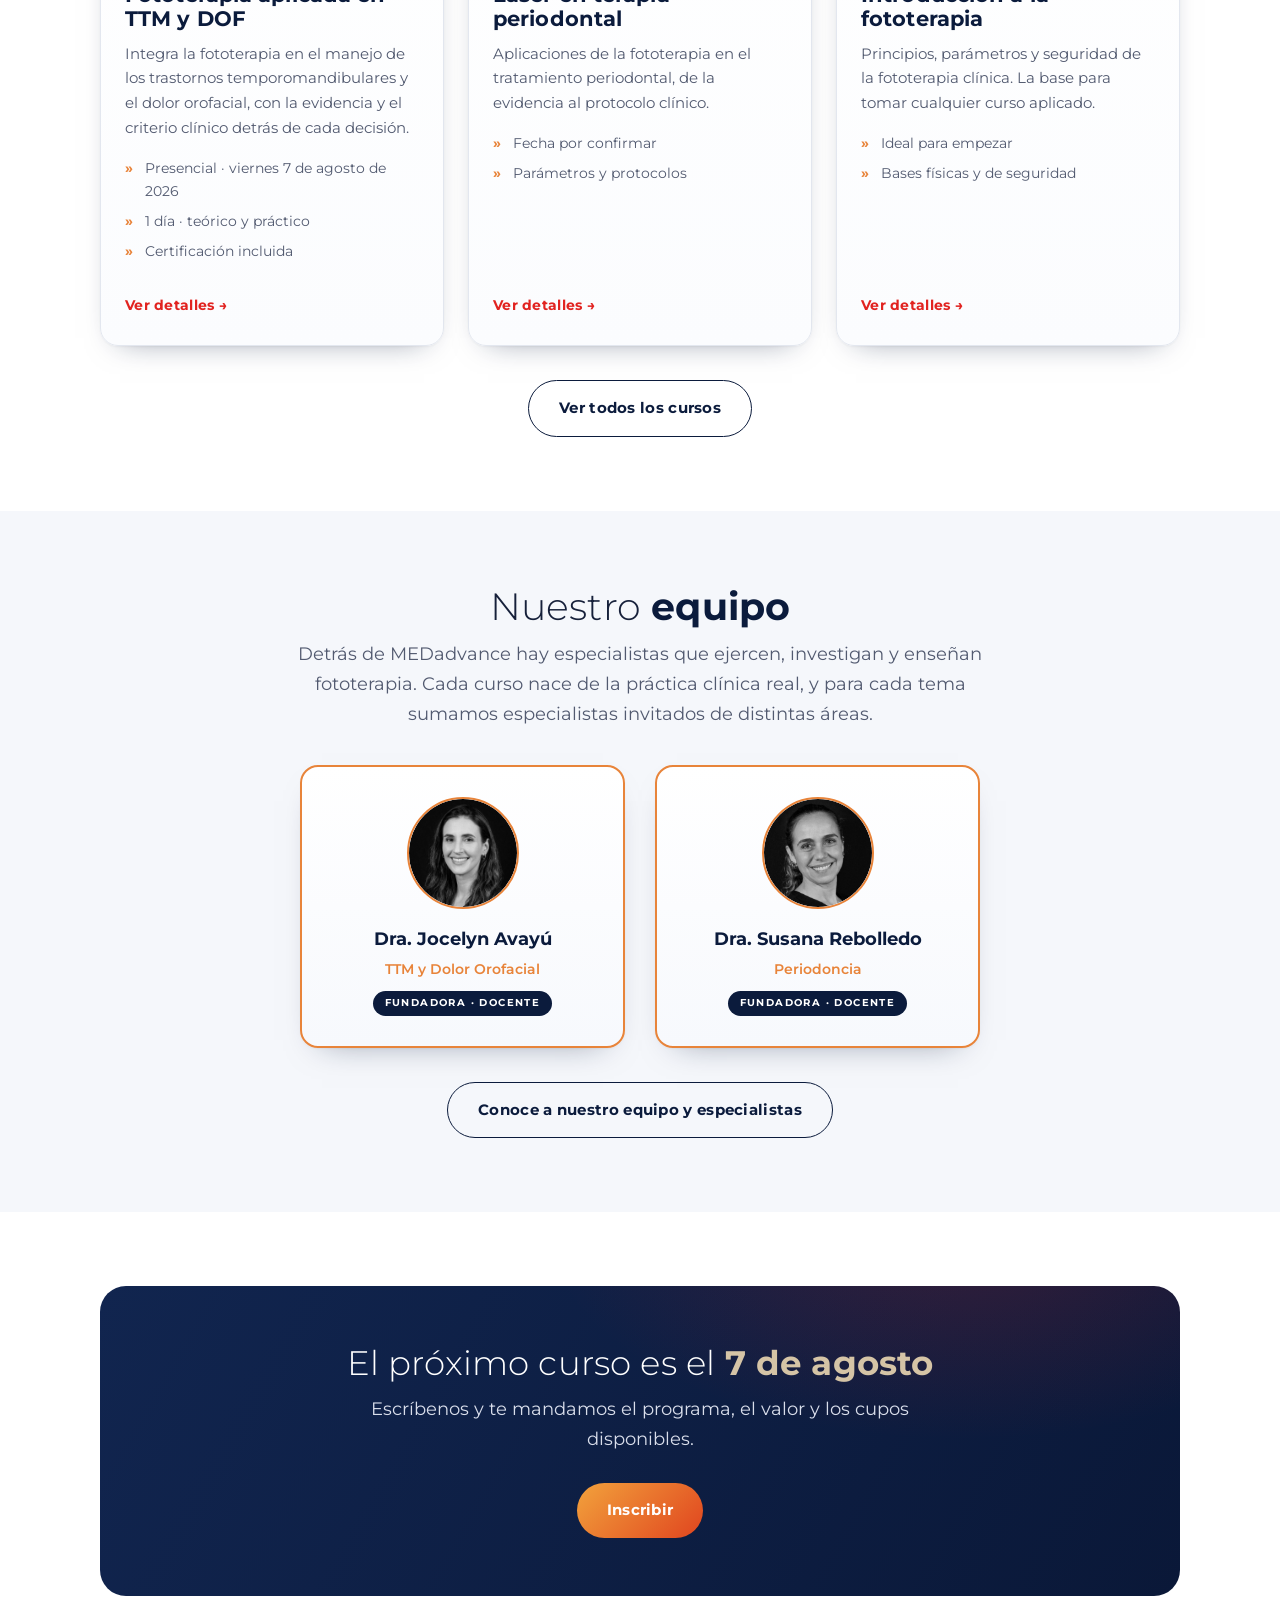
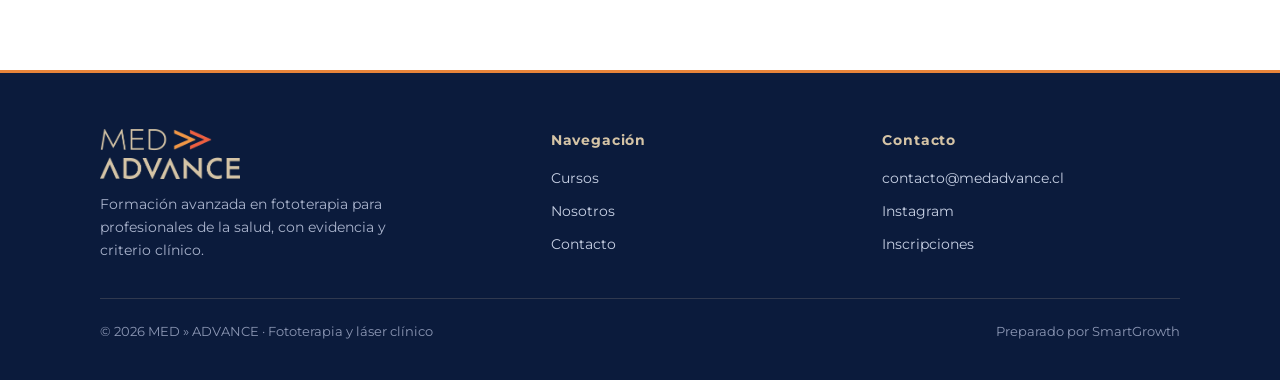
==== commit 36f6a615: "Conecta form de inscripcion en CTAs" ====
--- a/index.html
+++ b/index.html
@@ -175,7 +175,7 @@
     <div class="cta">
       <h2>El próximo curso es el <b>7 de agosto</b></h2>
       <p>Escríbenos y te mandamos el programa, el valor y los cupos disponibles.</p>
-      <a href="contacto.html" class="btn btn-grad">Inscribir</a>
+      <a href="https://docs.google.com/forms/d/e/1FAIpQLSf7IwSCThCuu9hr53Nv6-zFaB6_RZJFI_L9b_LfMSGkV49IEg/viewform" target="_blank" rel="noopener" class="btn btn-grad">Inscribir</a>
     </div>
   </div>
 </section>
--- a/assets/style.css
+++ b/assets/style.css
@@ -56,8 +56,8 @@
 
 /* ---------- nav (claro) ---------- */
 .nav{position:sticky;top:0;z-index:50;
-  background:rgba(255,255,255,.9);backdrop-filter:blur(10px);
-  border-bottom:1px solid var(--linea)}
+  background:#fff;
+  border-bottom:1px solid var(--linea);box-shadow:0 2px 14px -10px rgba(11,27,60,.4)}
 .nav .row{display:flex;justify-content:space-between;align-items:center;padding:16px 0}
 .menu{display:flex;gap:30px;font-size:15px;color:var(--tinta-soft);font-weight:600;align-items:center}
 .menu a:hover,.menu a.active{color:var(--noche)}
@@ -95,7 +95,7 @@
 
 /* ---------- franja de pilares (claro) ---------- */
 .strip{display:grid;grid-template-columns:repeat(3,1fr);gap:24px;margin-top:6px}
-.strip .pill-card{background:linear-gradient(180deg,#fff 0%,#f7f9fd 100%);border:1px solid var(--linea);border-left:4px solid var(--naranja);
+.strip .pill-card{background:linear-gradient(180deg,#fff 0%,#f7f9fd 100%);border:2px solid var(--naranja);
   border-radius:14px;padding:26px 24px;font-size:16px;color:var(--tinta-soft);transition:transform .2s,box-shadow .2s;
   box-shadow:0 1px 2px rgba(11,27,60,.04),0 14px 30px -22px rgba(11,27,60,.5)}
 .strip .pill-card:hover{transform:translateY(-4px);box-shadow:0 4px 10px -4px rgba(11,27,60,.14),0 26px 46px -26px rgba(11,27,60,.5)}
@@ -154,6 +154,13 @@
 .curso .link:hover{color:#A8120F}
 .badge{position:absolute;top:12px;left:12px;background:var(--grad);color:#fff;
   font-size:10px;font-weight:700;letter-spacing:.14em;text-transform:uppercase;padding:5px 11px;border-radius:999px}
+.badge.full{background:linear-gradient(135deg,#5a6c8e,#27375c)}
+/* cinta diagonal "sin cupos" en la esquina de la card */
+.curso.soldout .media{filter:saturate(.65) brightness(.92)}
+.ribbon-cupos{position:absolute;top:22px;right:-58px;z-index:6;transform:rotate(45deg);
+  background:linear-gradient(135deg,#F2A23C 0%,#E0451F 100%);color:#fff;
+  font-weight:800;font-size:12px;letter-spacing:.16em;text-transform:uppercase;
+  padding:8px 64px;box-shadow:0 8px 18px -8px rgba(225,35,32,.6)}
 .curso.soon{opacity:1;border:1px dashed #c7cee0;background:var(--nieve)}
 .curso.soon .media{background:linear-gradient(150deg,#1a2b52,#101f42);opacity:.85}
 .curso.soon h3{color:var(--noche)}
@@ -166,10 +173,10 @@
   color:var(--noche);background:var(--nieve-2)}
 .portrait img{width:100%;height:100%;object-fit:cover;border-radius:50%;filter:grayscale(1)}
 .people{display:grid;grid-template-columns:repeat(auto-fit,minmax(230px,1fr));gap:30px}
-.person{text-align:center;background:linear-gradient(180deg,#fff 0%,#f7f9fd 100%);border:1px solid var(--linea);
+.person{text-align:center;background:linear-gradient(180deg,#fff 0%,#f7f9fd 100%);border:2px solid var(--naranja);
   border-radius:18px;padding:30px 24px;transition:transform .2s,box-shadow .2s,border-color .2s;
   box-shadow:0 1px 2px rgba(11,27,60,.04),0 14px 32px -22px rgba(11,27,60,.5)}
-.person:hover{transform:translateY(-5px);border-color:#cfd6e6;box-shadow:0 4px 10px -4px rgba(11,27,60,.14),0 28px 50px -26px rgba(11,27,60,.55)}
+.person:hover{transform:translateY(-5px);border-color:var(--rojo);box-shadow:0 6px 14px -6px rgba(232,132,58,.25),0 28px 50px -26px rgba(11,27,60,.55)}
 .person .portrait{margin:0 auto 16px}
 .person.invited{background:linear-gradient(180deg,#fff 0%,#f5f7fb 100%);border-style:dashed}
 .person .n{font-weight:700;font-size:18px;color:var(--noche)}
@@ -188,7 +195,7 @@
 
 /* ---------- stats ---------- */
 .stats{display:grid;grid-template-columns:repeat(3,1fr);gap:22px;text-align:center}
-.stat{background:linear-gradient(180deg,#fff 0%,#f7f9fd 100%);border:1px solid var(--linea);border-top:3px solid var(--naranja);
+.stat{background:linear-gradient(180deg,#fff 0%,#f7f9fd 100%);border:2px solid var(--naranja);
   border-radius:16px;padding:30px 20px;transition:transform .2s,box-shadow .2s;
   box-shadow:0 1px 2px rgba(11,27,60,.04),0 14px 30px -22px rgba(11,27,60,.5)}
 .stat:hover{transform:translateY(-4px);box-shadow:0 4px 10px -4px rgba(11,27,60,.14),0 26px 46px -26px rgba(11,27,60,.5)}
@@ -203,9 +210,11 @@
 .panel h3{font-weight:700;font-size:20px;color:var(--noche);margin-bottom:16px}
 .panel p{color:var(--tinta-soft)}
 .temario{list-style:none}
-.temario li{padding:13px 0 13px 26px;position:relative;border-bottom:1px solid var(--linea);color:var(--tinta-soft);font-size:15.5px}
-.temario li:last-child{border-bottom:0}
-.temario li::before{content:"»";position:absolute;left:0;color:var(--naranja);font-weight:700}
+.temario li{padding:13px 16px 13px 34px;position:relative;margin-bottom:10px;color:var(--tinta-soft);font-size:15.5px;
+  background:var(--nieve);border-left:3px solid var(--naranja);border-radius:0 10px 10px 0;transition:border-color .18s,background .18s}
+.temario li:last-child{margin-bottom:0}
+.temario li:hover{border-left-color:var(--rojo);background:var(--nieve-2)}
+.temario li::before{content:"»";position:absolute;left:14px;color:var(--naranja);font-weight:700}
 .price-card{position:sticky;top:96px}
 .price-card .fact{display:flex;justify-content:space-between;gap:14px;padding:13px 0;border-bottom:1px solid var(--linea);font-size:15px}
 .price-card .fact:last-of-type{border-bottom:0}
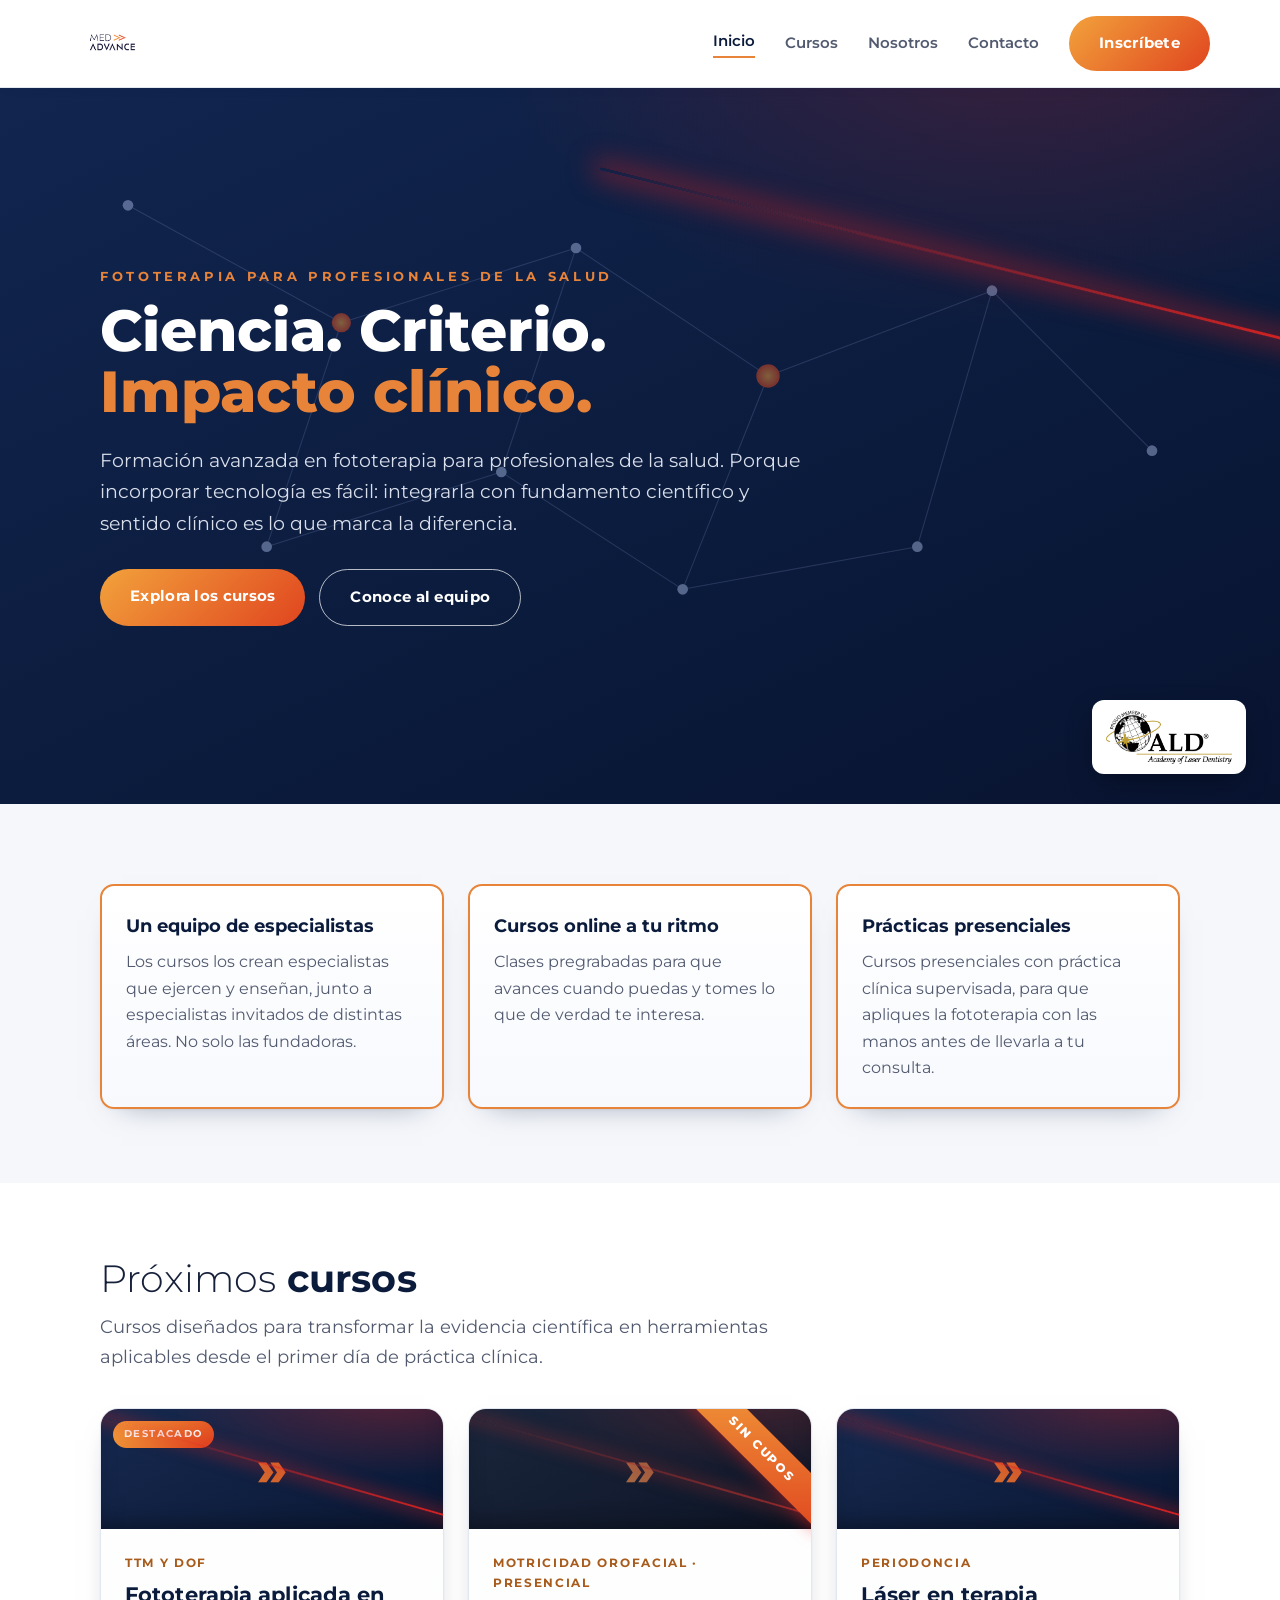
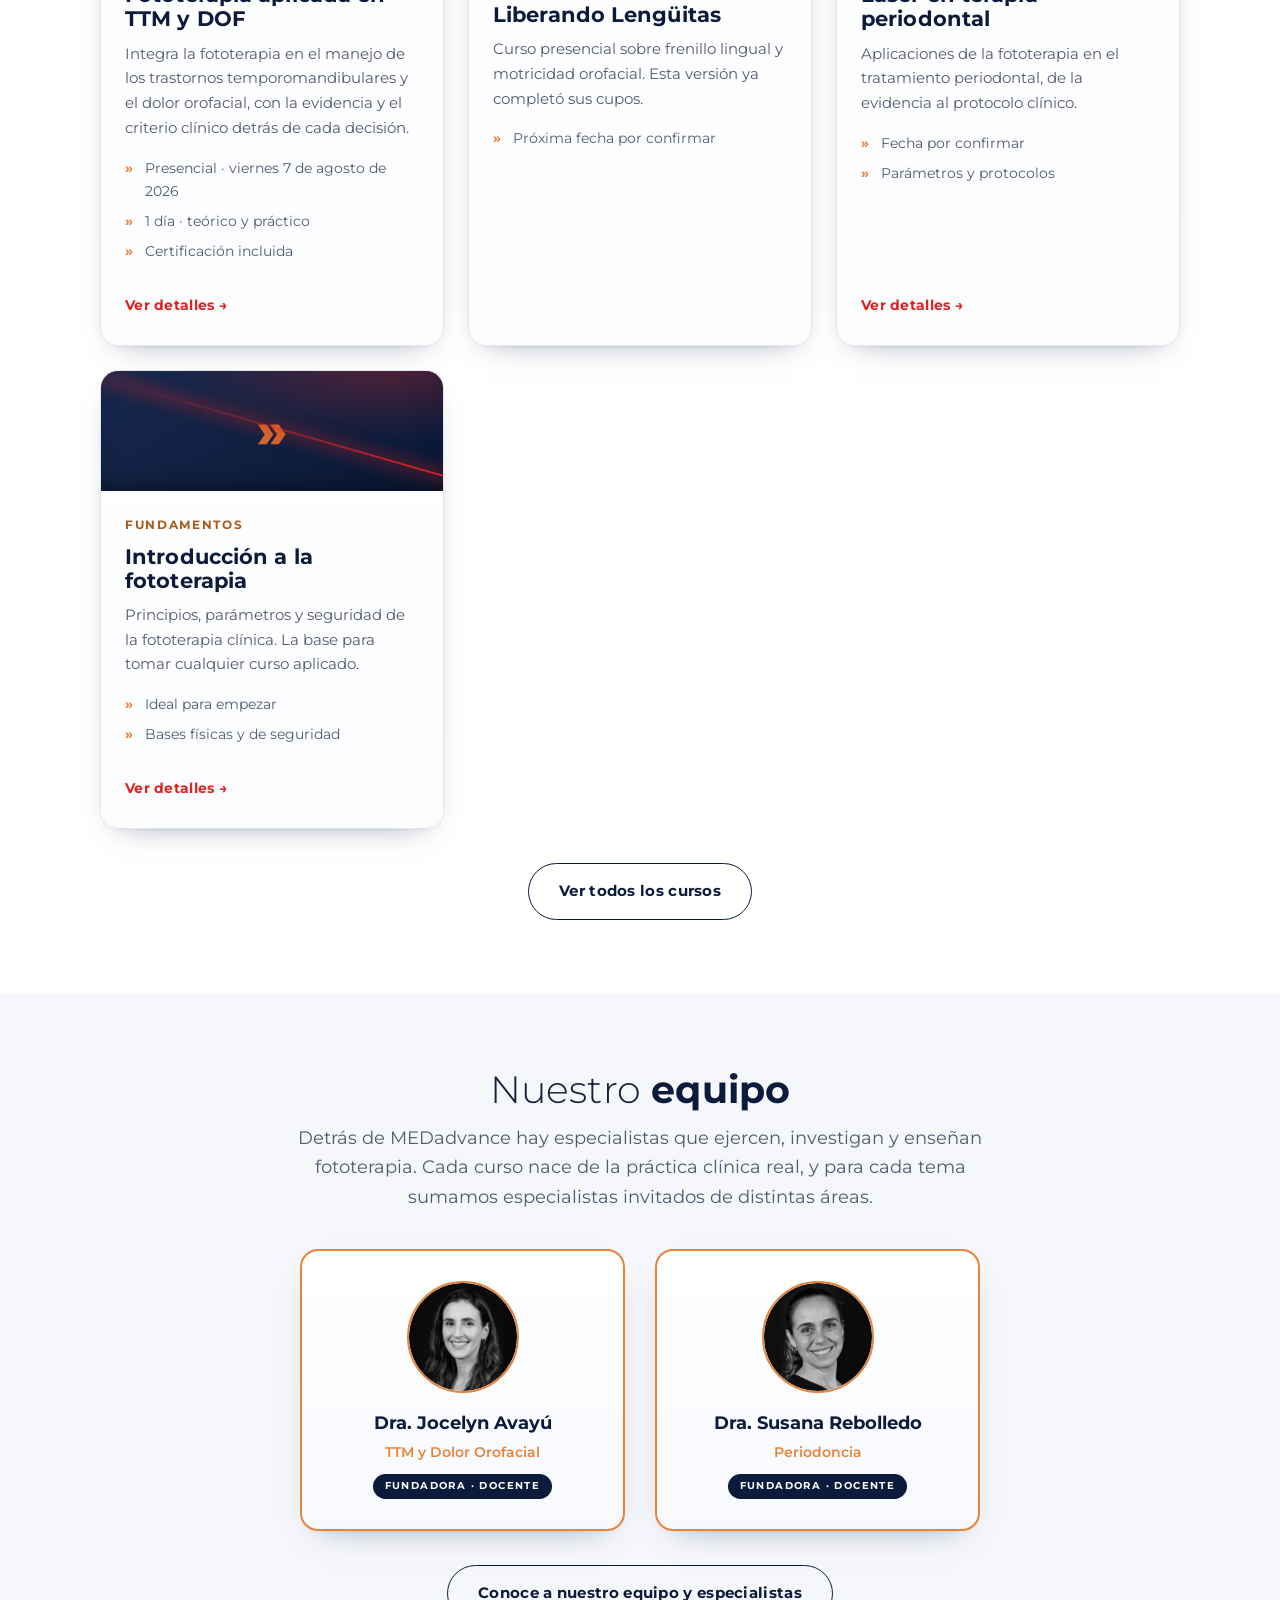
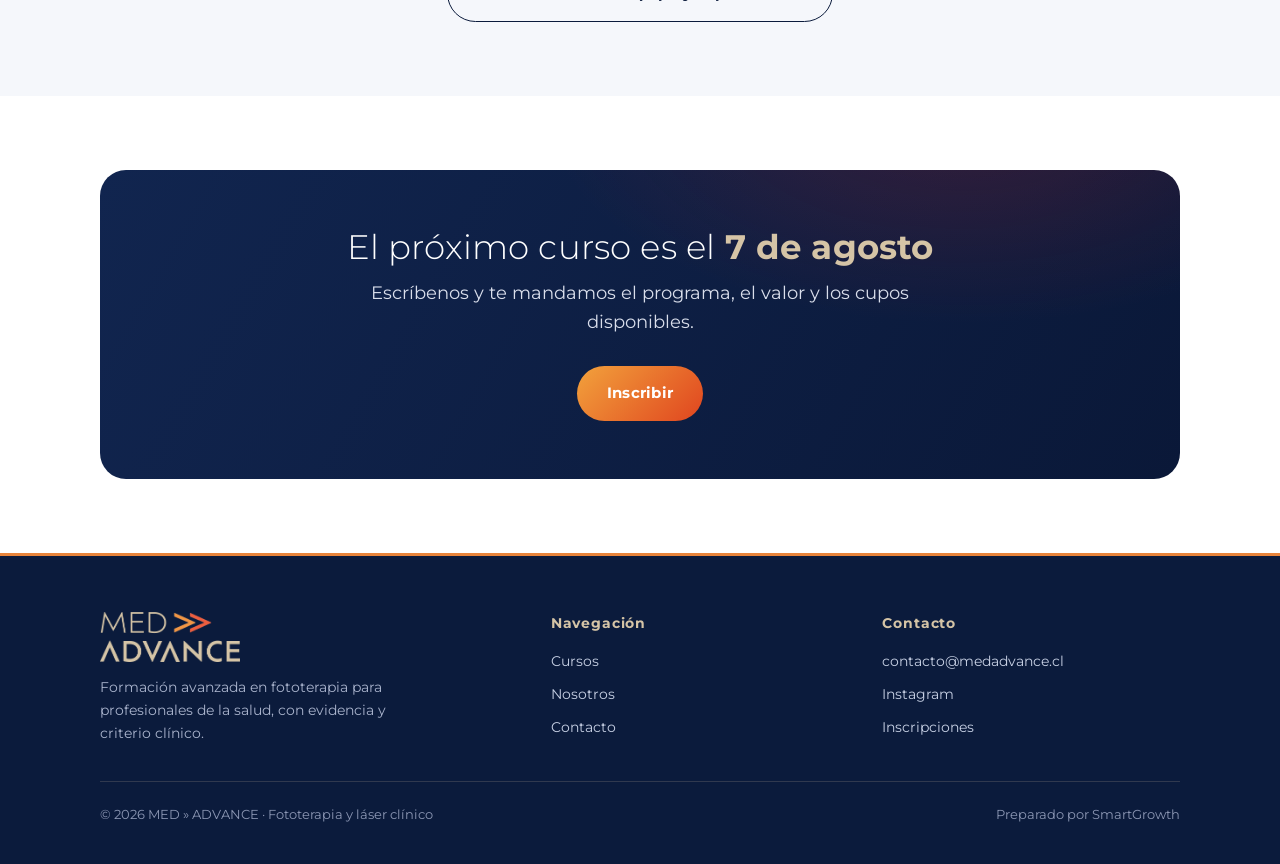
==== commit a8bc85aa: "Agrega Liberando Lenguitas sin cupos al home" ====
--- a/index.html
+++ b/index.html
@@ -111,6 +111,19 @@
         </div>
       </a>
 
+      <div class="curso soldout">
+        <span class="ribbon-cupos">Sin cupos</span>
+        <div class="media"><span class="chev mc">&raquo;</span><div class="beam"></div></div>
+        <div class="body">
+          <div class="tag">Motricidad orofacial · Presencial</div>
+          <h3>Liberando Lengüitas</h3>
+          <p>Curso presencial sobre frenillo lingual y motricidad orofacial. Esta versión ya completó sus cupos.</p>
+          <ul class="meta">
+            <li>Próxima fecha por confirmar</li>
+          </ul>
+        </div>
+      </div>
+
       <a class="curso" href="cursos.html">
         <div class="media"><span class="chev mc">&raquo;</span><div class="beam"></div></div>
         <div class="body">
